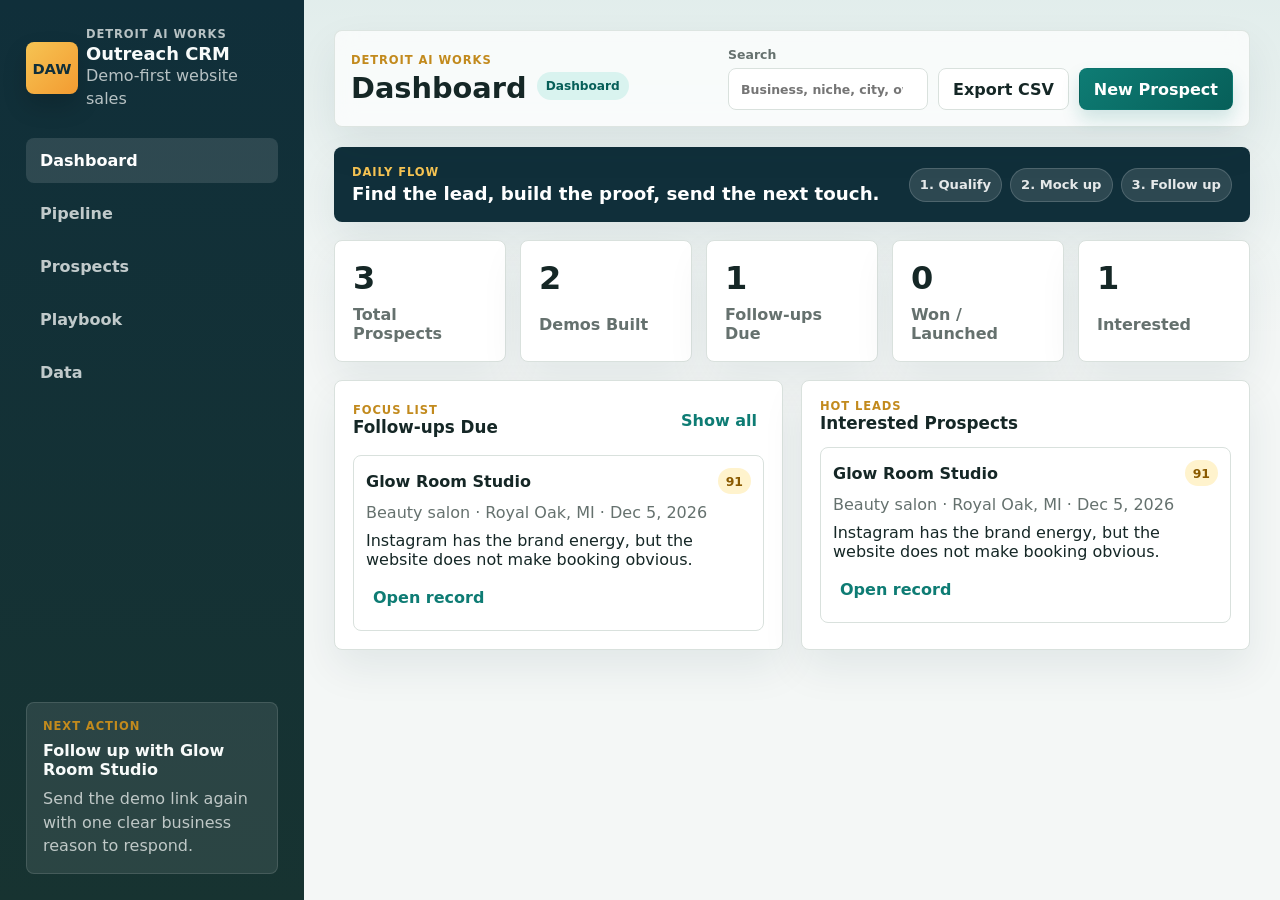
==== index.html @ 7affd9aa "Clarify active CRM view" ====
<!doctype html>
<html lang="en">
  <head>
    <meta charset="UTF-8" />
    <meta name="viewport" content="width=device-width, initial-scale=1.0" />
    <title>Detroit AI Works CRM</title>
    <link rel="stylesheet" href="./styles.css" />
  </head>
  <body>
    <div class="app-shell">
      <aside class="sidebar" aria-label="CRM navigation">
        <div class="brand-block">
          <div class="brand-mark">DAW</div>
          <div>
            <p class="brand-kicker">Detroit AI Works</p>
            <h1>Outreach CRM</h1>
            <p>Demo-first website sales</p>
          </div>
        </div>

        <nav class="nav-tabs" aria-label="Views">
          <button class="nav-tab active" data-view="dashboard" type="button">Dashboard</button>
          <button class="nav-tab" data-view="pipeline" type="button">Pipeline</button>
          <button class="nav-tab" data-view="prospects" type="button">Prospects</button>
          <button class="nav-tab" data-view="playbook" type="button">Playbook</button>
          <button class="nav-tab" data-view="settings" type="button">Data</button>
        </nav>

        <div class="sidebar-panel">
          <span class="eyebrow">Next Action</span>
          <strong id="nextActionTitle">Add your first prospect</strong>
          <p id="nextActionCopy">Start with one niche and one city so your outreach stays focused.</p>
        </div>
      </aside>

      <main class="workspace">
        <header class="topbar">
          <div>
            <p class="eyebrow">Detroit AI Works</p>
            <div class="title-row">
              <h2 id="viewTitle">Dashboard</h2>
              <span class="view-pill" id="viewPill">Dashboard</span>
            </div>
          </div>

          <div class="topbar-actions">
            <label class="search-control">
              <span>Search</span>
              <input id="searchInput" type="search" placeholder="Business, niche, city, owner..." />
            </label>
            <button class="secondary-button" id="exportButton" type="button">Export CSV</button>
            <button class="primary-button" id="addProspectButton" type="button">New Prospect</button>
          </div>
        </header>

        <section class="view active" id="dashboardView" aria-labelledby="dashboard-title">
          <section class="hero-band" aria-label="Operating rhythm">
            <div>
              <p class="eyebrow">Daily Flow</p>
              <h3>Find the lead, build the proof, send the next touch.</h3>
            </div>
            <div class="flow-steps" aria-label="Daily workflow steps">
              <span>1. Qualify</span>
              <span>2. Mock up</span>
              <span>3. Follow up</span>
            </div>
          </section>

          <div class="metric-grid" id="metricGrid"></div>

          <div class="two-column">
            <section class="panel">
              <div class="panel-heading">
                <div>
                  <p class="eyebrow">Focus List</p>
                  <h3 id="dashboard-title">Follow-ups Due</h3>
                </div>
                <button class="text-button" id="showDueButton" type="button">Show all</button>
              </div>
              <div class="stack-list" id="dueList"></div>
            </section>

            <section class="panel">
              <div class="panel-heading">
                <div>
                  <p class="eyebrow">Hot Leads</p>
                  <h3>Interested Prospects</h3>
                </div>
              </div>
              <div class="stack-list" id="hotList"></div>
            </section>
          </div>
        </section>

        <section class="view" id="pipelineView" aria-label="Pipeline board">
          <div class="pipeline-board" id="pipelineBoard"></div>
        </section>

        <section class="view" id="prospectsView" aria-label="Prospect table">
          <div class="table-tools">
            <div class="filter-group" id="stageFilters"></div>
            <select id="sortSelect" aria-label="Sort prospects">
              <option value="updatedDesc">Recently updated</option>
              <option value="followUpAsc">Follow-up date</option>
              <option value="scoreDesc">Highest score</option>
              <option value="businessAsc">Business name</option>
            </select>
          </div>

          <div class="table-wrap">
            <table>
              <thead>
                <tr>
                  <th>Business</th>
                  <th>Stage</th>
                  <th>Score</th>
                  <th>Website Issue</th>
                  <th>Follow-up</th>
                  <th>Demo</th>
                  <th></th>
                </tr>
              </thead>
              <tbody id="prospectRows"></tbody>
            </table>
          </div>
        </section>

        <section class="view" id="playbookView" aria-label="Outreach playbook">
          <div class="playbook-layout">
            <section class="panel">
              <div class="panel-heading">
                <div>
                  <p class="eyebrow">Day One Sales Kit</p>
                  <h3>Scripts</h3>
                </div>
              </div>
              <div class="playbook-list" id="scriptList"></div>
            </section>

            <section class="panel">
              <div class="panel-heading">
                <div>
                  <p class="eyebrow">Objection Handling</p>
                  <h3>Rebuttals</h3>
                </div>
              </div>
              <div class="playbook-list" id="rebuttalList"></div>
            </section>

            <section class="panel">
              <div class="panel-heading">
                <div>
                  <p class="eyebrow">Discovery</p>
                  <h3>Call Prompts</h3>
                </div>
              </div>
              <div class="prompt-grid" id="promptList"></div>
            </section>

            <section class="panel">
              <div class="panel-heading">
                <div>
                  <p class="eyebrow">Simple Offers</p>
                  <h3>Packages</h3>
                </div>
              </div>
              <div class="package-grid" id="packageList"></div>
            </section>
          </div>
        </section>

        <section class="view" id="settingsView" aria-label="Data tools">
          <div class="settings-grid">
            <section class="panel">
              <div class="panel-heading">
                <div>
                  <p class="eyebrow">Backup</p>
                  <h3>Export CRM Data</h3>
                </div>
              </div>
              <p class="muted">Download a spreadsheet-ready CSV or a JSON backup of every prospect in this browser.</p>
              <div class="button-row">
                <button class="primary-button" id="downloadCsvButton" type="button">Download CSV</button>
                <button class="secondary-button" id="downloadJsonButton" type="button">Download JSON</button>
              </div>
            </section>

            <section class="panel">
              <div class="panel-heading">
                <div>
                  <p class="eyebrow">Restore</p>
                  <h3>Import CRM Data</h3>
                </div>
              </div>
              <p class="muted">Import a CSV from Google Sheets or a JSON export. Existing records are replaced.</p>
              <label class="file-picker">
                <input id="importInput" type="file" accept=".csv,application/json,text/csv" />
                Choose CSV or JSON
              </label>
            </section>

            <section class="panel danger-panel">
              <div class="panel-heading">
                <div>
                  <p class="eyebrow">Reset</p>
                  <h3>Clear Local Data</h3>
                </div>
              </div>
              <p class="muted">This removes prospects stored in this browser and reloads the starter examples.</p>
              <button class="danger-button" id="resetButton" type="button">Reset CRM</button>
            </section>
          </div>
        </section>
      </main>
    </div>

    <dialog id="prospectDialog">
      <form id="prospectForm" method="dialog">
        <div class="dialog-heading">
          <div>
            <p class="eyebrow">Prospect Record</p>
            <h3 id="dialogTitle">New Prospect</h3>
          </div>
          <button class="icon-button" id="closeDialogButton" type="button" aria-label="Close">×</button>
        </div>

        <input id="recordId" type="hidden" />

        <div class="form-grid">
          <label>
            Business Name
            <input id="businessName" name="businessName" required />
          </label>
          <label>
            Niche
            <input id="niche" name="niche" placeholder="Landscaping, salon, dentist..." />
          </label>
          <label>
            City / Market
            <input id="city" name="city" />
          </label>
          <label>
            Contact Name
            <input id="contactName" name="contactName" />
          </label>
          <label>
            Email
            <input id="email" name="email" type="email" />
          </label>
          <label>
            Phone
            <input id="phone" name="phone" />
          </label>
          <label>
            Current Website
            <input id="website" name="website" type="url" placeholder="https://..." />
          </label>
          <label>
            Demo URL
            <input id="demoUrl" name="demoUrl" type="url" placeholder="https://..." />
          </label>
          <label>
            Stage
            <select id="stage" name="stage"></select>
          </label>
          <label>
            Follow-up Date
            <input id="followUp" name="followUp" type="date" />
          </label>
          <label>
            Fit Score
            <input id="score" name="score" type="number" min="0" max="100" value="50" />
          </label>
          <label>
            Package / Quote
            <input id="quote" name="quote" placeholder="$1,500 Local Business Site" />
          </label>
        </div>

        <label>
          Website Issue
          <textarea id="issue" name="issue" rows="3" placeholder="Hard to use on mobile, no clear contact button, outdated photos..."></textarea>
        </label>

        <label>
          Notes
          <textarea id="notes" name="notes" rows="4" placeholder="Conversation notes, objections, owner preferences, next step..."></textarea>
        </label>

        <div class="dialog-actions">
          <button class="danger-button hidden" id="deleteButton" type="button">Delete</button>
          <div class="spacer"></div>
          <button class="secondary-button" id="cancelButton" type="button">Cancel</button>
          <button class="primary-button" type="submit">Save Prospect</button>
        </div>
      </form>
    </dialog>

    <script src="./app.js"></script>
  </body>
</html>
---- styles.css ----
:root {
  color-scheme: light;
  --bg: #f4f7f6;
  --surface: #ffffff;
  --surface-strong: #eef3f1;
  --ink: #152726;
  --muted: #65716e;
  --line: #d9e1dd;
  --accent: #0e7c74;
  --accent-dark: #075f59;
  --accent-soft: #d9f3ef;
  --gold: #c28a1d;
  --navy: #102f3a;
  --red: #b42318;
  --red-soft: #fee4e2;
  --blue: #2563eb;
  --shadow: 0 18px 42px rgba(16, 47, 58, 0.08);
}

* {
  box-sizing: border-box;
}

body {
  margin: 0;
  min-height: 100vh;
  background:
    linear-gradient(180deg, rgba(14, 124, 116, 0.08), transparent 340px),
    var(--bg);
  color: var(--ink);
  font-family: Inter, ui-sans-serif, system-ui, -apple-system, BlinkMacSystemFont, "Segoe UI", sans-serif;
  letter-spacing: 0;
}

button,
input,
select,
textarea {
  font: inherit;
}

button {
  cursor: pointer;
}

.app-shell {
  display: grid;
  grid-template-columns: 304px minmax(0, 1fr);
  min-height: 100vh;
}

.sidebar {
  background: linear-gradient(180deg, #102f3a 0%, #173331 100%);
  color: #f8fbfa;
  padding: 26px;
  display: flex;
  flex-direction: column;
  gap: 28px;
  position: sticky;
  top: 0;
  height: 100vh;
}

.brand-block {
  display: grid;
  grid-template-columns: 48px 1fr;
  gap: 12px;
  align-items: center;
}

.brand-mark {
  width: 52px;
  height: 52px;
  border-radius: 8px;
  background: linear-gradient(135deg, #f6c453, #f39b31);
  color: #102f3a;
  display: grid;
  place-items: center;
  font-weight: 800;
  font-size: 0.92rem;
  box-shadow: 0 12px 24px rgba(0, 0, 0, 0.16);
}

h1,
h2,
h3,
p {
  margin: 0;
}

h1 {
  font-size: 1.12rem;
}

h2 {
  font-size: 1.8rem;
  margin-top: 4px;
}

h3 {
  font-size: 1.05rem;
}

.brand-block p,
.sidebar-panel p {
  color: rgba(248, 251, 250, 0.72);
  line-height: 1.45;
}

.brand-kicker {
  color: #f6c453;
  font-size: 0.72rem;
  font-weight: 900;
  letter-spacing: 0.08em;
  text-transform: uppercase;
}

.nav-tabs {
  display: grid;
  gap: 8px;
}

.nav-tab {
  border: 0;
  border-radius: 8px;
  color: rgba(248, 251, 250, 0.76);
  background: transparent;
  text-align: left;
  padding: 13px 14px;
  font-weight: 800;
}

.nav-tab.active,
.nav-tab:hover {
  background: rgba(255, 255, 255, 0.12);
  color: #ffffff;
}

.sidebar-panel {
  margin-top: auto;
  background: rgba(255, 255, 255, 0.09);
  border: 1px solid rgba(255, 255, 255, 0.12);
  border-radius: 8px;
  padding: 16px;
  display: grid;
  gap: 8px;
}

.workspace {
  min-width: 0;
  padding: 30px;
}

.topbar {
  display: flex;
  justify-content: space-between;
  gap: 24px;
  align-items: center;
  margin-bottom: 20px;
  background: rgba(255, 255, 255, 0.72);
  border: 1px solid rgba(217, 225, 221, 0.86);
  border-radius: 8px;
  padding: 16px;
  box-shadow: var(--shadow);
  backdrop-filter: blur(10px);
}

.topbar-actions {
  display: flex;
  align-items: end;
  gap: 10px;
}

.title-row {
  display: flex;
  align-items: center;
  gap: 10px;
  flex-wrap: wrap;
}

.view-pill {
  display: inline-flex;
  align-items: center;
  min-height: 28px;
  padding: 5px 9px;
  border-radius: 999px;
  background: var(--accent-soft);
  color: var(--accent-dark);
  font-size: 0.76rem;
  font-weight: 900;
}

.eyebrow {
  color: var(--gold);
  font-size: 0.72rem;
  font-weight: 800;
  letter-spacing: 0.08em;
  text-transform: uppercase;
}

.search-control {
  display: grid;
  gap: 6px;
  color: var(--muted);
  font-size: 0.78rem;
  font-weight: 700;
}

input,
select,
textarea {
  width: 100%;
  border: 1px solid var(--line);
  border-radius: 8px;
  background: #fff;
  color: var(--ink);
  padding: 10px 12px;
  min-height: 42px;
  transition: border-color 140ms ease, box-shadow 140ms ease, background 140ms ease;
}

textarea {
  resize: vertical;
}

input:focus,
select:focus,
textarea:focus {
  outline: 3px solid var(--accent-soft);
  border-color: var(--accent);
}

.primary-button,
.secondary-button,
.danger-button,
.text-button,
.file-picker {
  border-radius: 8px;
  min-height: 42px;
  padding: 10px 14px;
  font-weight: 800;
  border: 1px solid transparent;
}

.primary-button {
  background: linear-gradient(135deg, var(--accent), var(--accent-dark));
  color: white;
  box-shadow: 0 10px 18px rgba(14, 124, 116, 0.18);
}

.primary-button:hover {
  background: var(--accent-dark);
}

.secondary-button,
.file-picker {
  background: var(--surface);
  border-color: var(--line);
  color: var(--ink);
}

.secondary-button:hover,
.file-picker:hover {
  border-color: var(--accent);
}

.danger-button {
  background: var(--red-soft);
  color: var(--red);
  border-color: #fecdca;
}

.text-button {
  background: transparent;
  color: var(--accent);
  padding-inline: 6px;
}

.view {
  display: none;
}

.view.active {
  display: block;
}

.metric-grid {
  display: grid;
  grid-template-columns: repeat(5, minmax(0, 1fr));
  gap: 14px;
  margin-bottom: 18px;
}

.hero-band {
  display: flex;
  align-items: center;
  justify-content: space-between;
  gap: 18px;
  margin-bottom: 18px;
  padding: 18px;
  background: #102f3a;
  color: #ffffff;
  border-radius: 8px;
  box-shadow: var(--shadow);
}

.hero-band .eyebrow {
  color: #f6c453;
}

.hero-band h3 {
  margin-top: 4px;
  font-size: 1.14rem;
}

.flow-steps {
  display: flex;
  flex-wrap: wrap;
  gap: 8px;
  justify-content: flex-end;
}

.flow-steps span {
  display: inline-flex;
  align-items: center;
  min-height: 34px;
  padding: 7px 10px;
  border-radius: 999px;
  background: rgba(255, 255, 255, 0.12);
  border: 1px solid rgba(255, 255, 255, 0.16);
  color: rgba(255, 255, 255, 0.88);
  font-size: 0.82rem;
  font-weight: 900;
}

.metric-card,
.panel {
  background: var(--surface);
  border: 1px solid var(--line);
  border-radius: 8px;
  box-shadow: var(--shadow);
}

.metric-card {
  padding: 18px;
  display: grid;
  gap: 8px;
  min-height: 118px;
}

.metric-card,
.list-item,
.pipeline-card,
.playbook-card,
.prompt-card,
.package-card {
  transition: transform 140ms ease, border-color 140ms ease, box-shadow 140ms ease;
}

.metric-card:hover,
.list-item:hover,
.pipeline-card:hover,
.playbook-card:hover,
.prompt-card:hover,
.package-card:hover {
  border-color: rgba(14, 124, 116, 0.28);
  transform: translateY(-1px);
  box-shadow: 0 18px 34px rgba(16, 47, 58, 0.11);
}

.metric-card strong {
  font-size: 2rem;
}

.metric-card span {
  color: var(--muted);
  font-weight: 700;
}

.two-column,
.settings-grid,
.playbook-layout {
  display: grid;
  grid-template-columns: repeat(2, minmax(0, 1fr));
  gap: 18px;
}

.settings-grid {
  grid-template-columns: repeat(3, minmax(0, 1fr));
}

.playbook-layout {
  align-items: start;
}

.panel {
  padding: 18px;
}

.panel-heading {
  display: flex;
  align-items: center;
  justify-content: space-between;
  gap: 16px;
  margin-bottom: 14px;
}

.stack-list {
  display: grid;
  gap: 10px;
}

.list-item,
.pipeline-card,
.playbook-card,
.prompt-card,
.package-card {
  border: 1px solid var(--line);
  border-radius: 8px;
  padding: 12px;
  background: #fff;
}

.list-item {
  display: grid;
  gap: 7px;
}

.item-meta,
.muted {
  color: var(--muted);
  line-height: 1.45;
}

.item-row {
  display: flex;
  align-items: center;
  justify-content: space-between;
  gap: 12px;
}

.badge {
  display: inline-flex;
  align-items: center;
  min-height: 26px;
  padding: 4px 8px;
  border-radius: 999px;
  background: var(--surface-strong);
  color: var(--muted);
  font-size: 0.78rem;
  font-weight: 800;
  white-space: nowrap;
}

.badge.good {
  background: var(--accent-soft);
  color: var(--accent-dark);
}

.badge.hot {
  background: #fff3cd;
  color: #8a5a00;
}

.pipeline-board {
  display: grid;
  grid-template-columns: repeat(5, minmax(220px, 1fr));
  gap: 12px;
  overflow-x: auto;
  padding-bottom: 8px;
}

.pipeline-column {
  min-height: 520px;
  background: rgba(255, 255, 255, 0.56);
  border: 1px solid var(--line);
  border-radius: 8px;
  padding: 12px;
}

.column-heading {
  display: flex;
  justify-content: space-between;
  align-items: center;
  margin-bottom: 12px;
}

.pipeline-cards {
  display: grid;
  gap: 10px;
}

.pipeline-card {
  display: grid;
  gap: 8px;
}

.pipeline-card button,
.list-item button {
  justify-self: start;
}

.playbook-list,
.prompt-grid,
.package-grid {
  display: grid;
  gap: 12px;
}

.playbook-card {
  display: grid;
  gap: 12px;
}

.playbook-card pre {
  margin: 0;
  white-space: pre-wrap;
  color: var(--ink);
  line-height: 1.5;
  font-family: inherit;
  font-size: 0.92rem;
}

.copy-button {
  min-height: 36px;
  padding-block: 7px;
}

.copy-button:disabled {
  cursor: default;
  opacity: 0.75;
}

.prompt-card,
.package-card {
  line-height: 1.45;
}

.package-card {
  display: grid;
  gap: 10px;
}

.table-tools {
  display: flex;
  justify-content: space-between;
  align-items: center;
  gap: 14px;
  margin-bottom: 14px;
}

.filter-group {
  display: flex;
  gap: 8px;
  flex-wrap: wrap;
}

.filter-chip {
  border: 1px solid var(--line);
  background: var(--surface);
  color: var(--muted);
  min-height: 36px;
  padding: 7px 10px;
  border-radius: 999px;
  font-weight: 800;
}

.filter-chip.active {
  border-color: var(--accent);
  background: var(--accent-soft);
  color: var(--accent-dark);
}

.table-wrap {
  overflow-x: auto;
  background: var(--surface);
  border: 1px solid var(--line);
  border-radius: 8px;
  box-shadow: var(--shadow);
}

table {
  width: 100%;
  min-width: 980px;
  border-collapse: collapse;
}

th,
td {
  text-align: left;
  padding: 14px;
  border-bottom: 1px solid var(--line);
  vertical-align: top;
}

th {
  color: var(--muted);
  font-size: 0.78rem;
  text-transform: uppercase;
  letter-spacing: 0.06em;
}

td a {
  color: var(--blue);
  font-weight: 800;
  text-decoration: none;
}

tr:last-child td {
  border-bottom: 0;
}

tbody tr:hover {
  background: #f9fbfa;
}

dialog {
  width: min(840px, calc(100vw - 28px));
  border: 1px solid var(--line);
  border-radius: 8px;
  padding: 0;
  box-shadow: 0 28px 80px rgba(29, 43, 42, 0.24);
}

dialog::backdrop {
  background: rgba(23, 51, 49, 0.45);
}

form {
  padding: 22px;
  display: grid;
  gap: 16px;
}

.dialog-heading,
.dialog-actions {
  display: flex;
  align-items: center;
  gap: 12px;
}

.dialog-heading {
  justify-content: space-between;
}

.icon-button {
  width: 38px;
  height: 38px;
  border: 1px solid var(--line);
  border-radius: 8px;
  background: #fff;
  color: var(--ink);
  font-size: 1.4rem;
  line-height: 1;
}

.form-grid {
  display: grid;
  grid-template-columns: repeat(2, minmax(0, 1fr));
  gap: 14px;
}

label {
  display: grid;
  gap: 6px;
  color: var(--muted);
  font-size: 0.82rem;
  font-weight: 800;
}

.spacer {
  flex: 1;
}

.hidden {
  display: none;
}

.file-picker {
  display: inline-grid;
  place-items: center;
  width: max-content;
}

.button-row {
  display: flex;
  flex-wrap: wrap;
  gap: 10px;
  margin-top: 14px;
}

.file-picker input {
  display: none;
}

.empty-state {
  border: 1px dashed var(--line);
  border-radius: 8px;
  padding: 22px;
  color: var(--muted);
  text-align: center;
}

@media (max-width: 1080px) {
  .app-shell {
    grid-template-columns: 1fr;
  }

  .sidebar {
    min-height: auto;
    height: auto;
    position: static;
  }

  .nav-tabs {
    grid-template-columns: repeat(5, minmax(0, 1fr));
  }

  .sidebar-panel {
    margin-top: 0;
  }

  .topbar,
  .topbar-actions {
    align-items: stretch;
    flex-direction: column;
  }

  .metric-grid,
  .two-column,
  .settings-grid,
  .playbook-layout {
    grid-template-columns: 1fr;
  }

  .hero-band {
    align-items: flex-start;
    flex-direction: column;
  }

  .flow-steps {
    justify-content: flex-start;
  }
}

@media (max-width: 680px) {
  .workspace,
  .sidebar {
    padding: 18px;
  }

  .nav-tabs,
  .form-grid {
    grid-template-columns: 1fr;
  }

  .pipeline-board {
    grid-template-columns: repeat(5, 82vw);
  }

  .table-tools {
    align-items: stretch;
    flex-direction: column;
  }
}
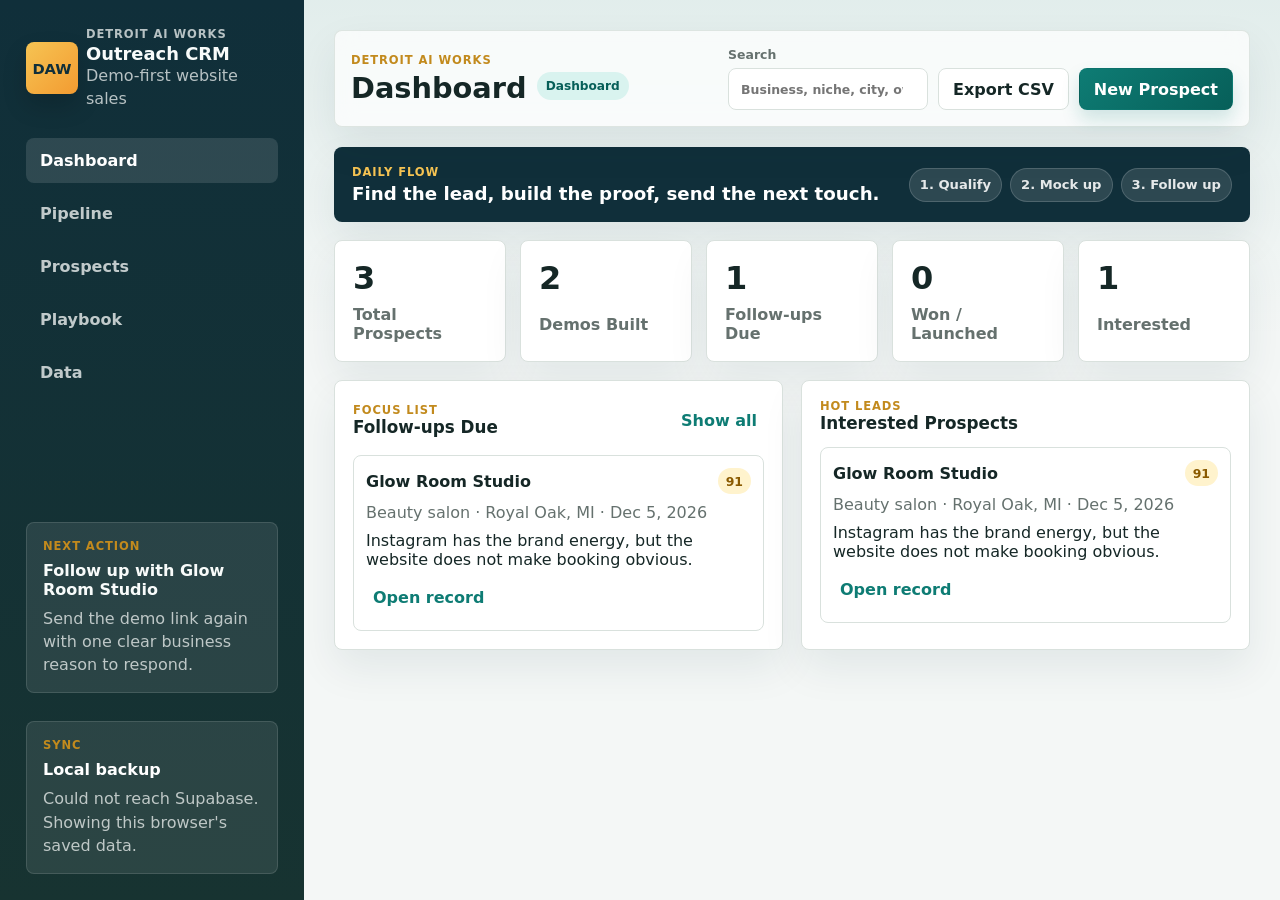
==== commit c1a108e2: "Connect CRM to Supabase" ====
--- a/index.html
+++ b/index.html
@@ -31,6 +31,12 @@
           <strong id="nextActionTitle">Add your first prospect</strong>
           <p id="nextActionCopy">Start with one niche and one city so your outreach stays focused.</p>
         </div>
+
+        <div class="sync-panel">
+          <span class="eyebrow">Sync</span>
+          <strong id="syncStatus">Connecting</strong>
+          <p id="syncCopy">Checking shared Supabase database...</p>
+        </div>
       </aside>
 
       <main class="workspace">
@@ -192,7 +198,7 @@
                   <h3>Import CRM Data</h3>
                 </div>
               </div>
-              <p class="muted">Import a CSV from Google Sheets or a JSON export. Existing records are replaced.</p>
+              <p class="muted">Import a CSV from Google Sheets or a JSON export. Records are added to the shared database.</p>
               <label class="file-picker">
                 <input id="importInput" type="file" accept=".csv,application/json,text/csv" />
                 Choose CSV or JSON
--- a/styles.css
+++ b/styles.css
@@ -102,7 +102,8 @@
 }
 
 .brand-block p,
-.sidebar-panel p {
+.sidebar-panel p,
+.sync-panel p {
   color: rgba(248, 251, 250, 0.72);
   line-height: 1.45;
 }
@@ -136,7 +137,8 @@
   color: #ffffff;
 }
 
-.sidebar-panel {
+.sidebar-panel,
+.sync-panel {
   margin-top: auto;
   background: rgba(255, 255, 255, 0.09);
   border: 1px solid rgba(255, 255, 255, 0.12);
@@ -144,6 +146,14 @@
   padding: 16px;
   display: grid;
   gap: 8px;
+}
+
+.sync-panel {
+  margin-top: 0;
+}
+
+.sync-panel strong {
+  color: #ffffff;
 }
 
 .workspace {
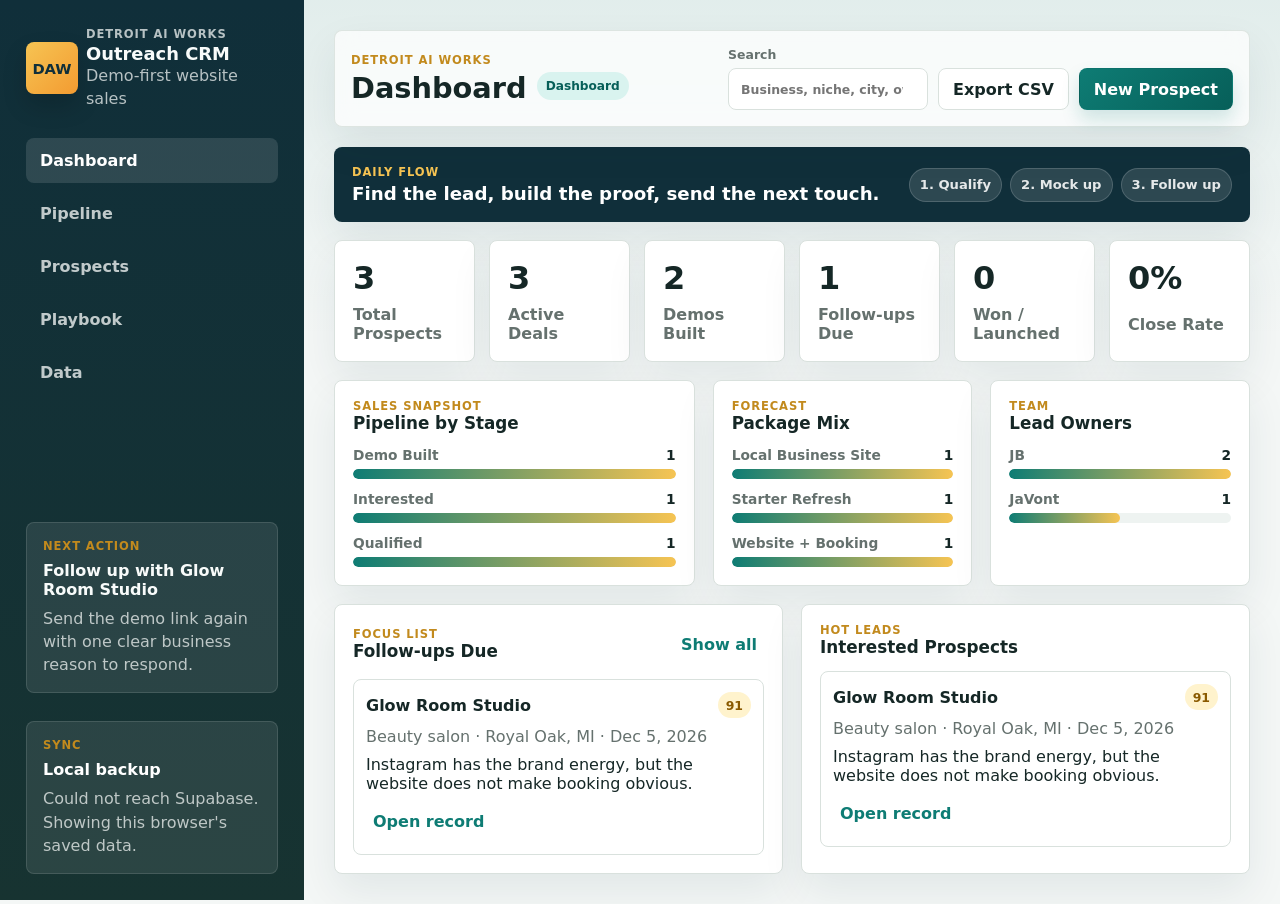
==== commit e4a50174: "Add sales dashboard and stage rollback" ====
--- a/index.html
+++ b/index.html
@@ -74,6 +74,38 @@
 
           <div class="metric-grid" id="metricGrid"></div>
 
+          <section class="sales-dashboard" aria-label="Sales snapshot">
+            <section class="panel">
+              <div class="panel-heading">
+                <div>
+                  <p class="eyebrow">Sales Snapshot</p>
+                  <h3>Pipeline by Stage</h3>
+                </div>
+              </div>
+              <div class="chart-list" id="stageChart"></div>
+            </section>
+
+            <section class="panel">
+              <div class="panel-heading">
+                <div>
+                  <p class="eyebrow">Forecast</p>
+                  <h3>Package Mix</h3>
+                </div>
+              </div>
+              <div class="chart-list" id="packageChart"></div>
+            </section>
+
+            <section class="panel">
+              <div class="panel-heading">
+                <div>
+                  <p class="eyebrow">Team</p>
+                  <h3>Lead Owners</h3>
+                </div>
+              </div>
+              <div class="chart-list" id="ownerChart"></div>
+            </section>
+          </section>
+
           <div class="two-column">
             <section class="panel">
               <div class="panel-heading">
@@ -172,6 +204,16 @@
               </div>
               <div class="package-grid" id="packageList"></div>
             </section>
+
+            <section class="panel full-span">
+              <div class="panel-heading">
+                <div>
+                  <p class="eyebrow">Sales Process</p>
+                  <h3>Stage Guide</h3>
+                </div>
+              </div>
+              <div class="stage-guide" id="stageGuide"></div>
+            </section>
           </div>
         </section>
 
@@ -281,6 +323,18 @@
             Package / Quote
             <input id="quote" name="quote" placeholder="$1,500 Local Business Site" />
           </label>
+          <label>
+            Assigned To
+            <input id="assignedTo" name="assignedTo" placeholder="JB or JaVont" />
+          </label>
+          <label>
+            Next Step
+            <input id="nextStep" name="nextStep" placeholder="Send first email, build demo, follow up..." />
+          </label>
+          <label>
+            Last Contacted
+            <input id="lastContacted" name="lastContacted" type="date" />
+          </label>
         </div>
 
         <label>
--- a/styles.css
+++ b/styles.css
@@ -296,7 +296,7 @@
 
 .metric-grid {
   display: grid;
-  grid-template-columns: repeat(5, minmax(0, 1fr));
+  grid-template-columns: repeat(6, minmax(0, 1fr));
   gap: 14px;
   margin-bottom: 18px;
 }
@@ -387,6 +387,55 @@
   font-weight: 700;
 }
 
+.sales-dashboard {
+  display: grid;
+  grid-template-columns: 1.25fr 0.9fr 0.9fr;
+  gap: 18px;
+  margin-bottom: 18px;
+}
+
+.chart-list {
+  display: grid;
+  gap: 12px;
+}
+
+.chart-row {
+  display: grid;
+  gap: 6px;
+}
+
+.chart-label {
+  display: flex;
+  justify-content: space-between;
+  gap: 12px;
+  color: var(--muted);
+  font-size: 0.86rem;
+  font-weight: 800;
+}
+
+.chart-label strong {
+  color: var(--ink);
+}
+
+.bar-track {
+  width: 100%;
+  height: 10px;
+  border-radius: 999px;
+  background: var(--surface-strong);
+  overflow: hidden;
+}
+
+.bar-track span {
+  display: block;
+  height: 100%;
+  border-radius: inherit;
+  background: linear-gradient(90deg, var(--accent), #f6c453);
+}
+
+.compact-empty {
+  padding: 16px;
+}
+
 .two-column,
 .settings-grid,
 .playbook-layout {
@@ -401,6 +450,10 @@
 
 .playbook-layout {
   align-items: start;
+}
+
+.full-span {
+  grid-column: 1 / -1;
 }
 
 .panel {
@@ -551,6 +604,61 @@
   gap: 10px;
 }
 
+.stage-guide {
+  display: grid;
+  grid-template-columns: repeat(3, minmax(0, 1fr));
+  gap: 10px;
+}
+
+.stage-guide-card {
+  border: 1px solid var(--line);
+  border-radius: 8px;
+  background: #fff;
+  padding: 12px;
+  display: grid;
+  gap: 6px;
+}
+
+.stage-guide-card p {
+  color: var(--muted);
+  line-height: 1.45;
+}
+
+.card-actions,
+.row-actions {
+  display: flex;
+  flex-wrap: wrap;
+  gap: 8px;
+  align-items: center;
+}
+
+.row-actions {
+  justify-content: flex-end;
+}
+
+.mini-button {
+  border: 1px solid var(--line);
+  border-radius: 8px;
+  min-height: 34px;
+  padding: 7px 10px;
+  background: #fff;
+  color: var(--ink);
+  font-size: 0.82rem;
+  font-weight: 900;
+}
+
+.mini-button.primary-mini {
+  border-color: var(--accent);
+  background: var(--accent-soft);
+  color: var(--accent-dark);
+}
+
+.mini-button.danger-mini {
+  border-color: #fecdca;
+  background: var(--red-soft);
+  color: var(--red);
+}
+
 .table-tools {
   display: flex;
   justify-content: space-between;
@@ -738,8 +846,10 @@
 
   .metric-grid,
   .two-column,
+  .sales-dashboard,
   .settings-grid,
-  .playbook-layout {
+  .playbook-layout,
+  .stage-guide {
     grid-template-columns: 1fr;
   }
 
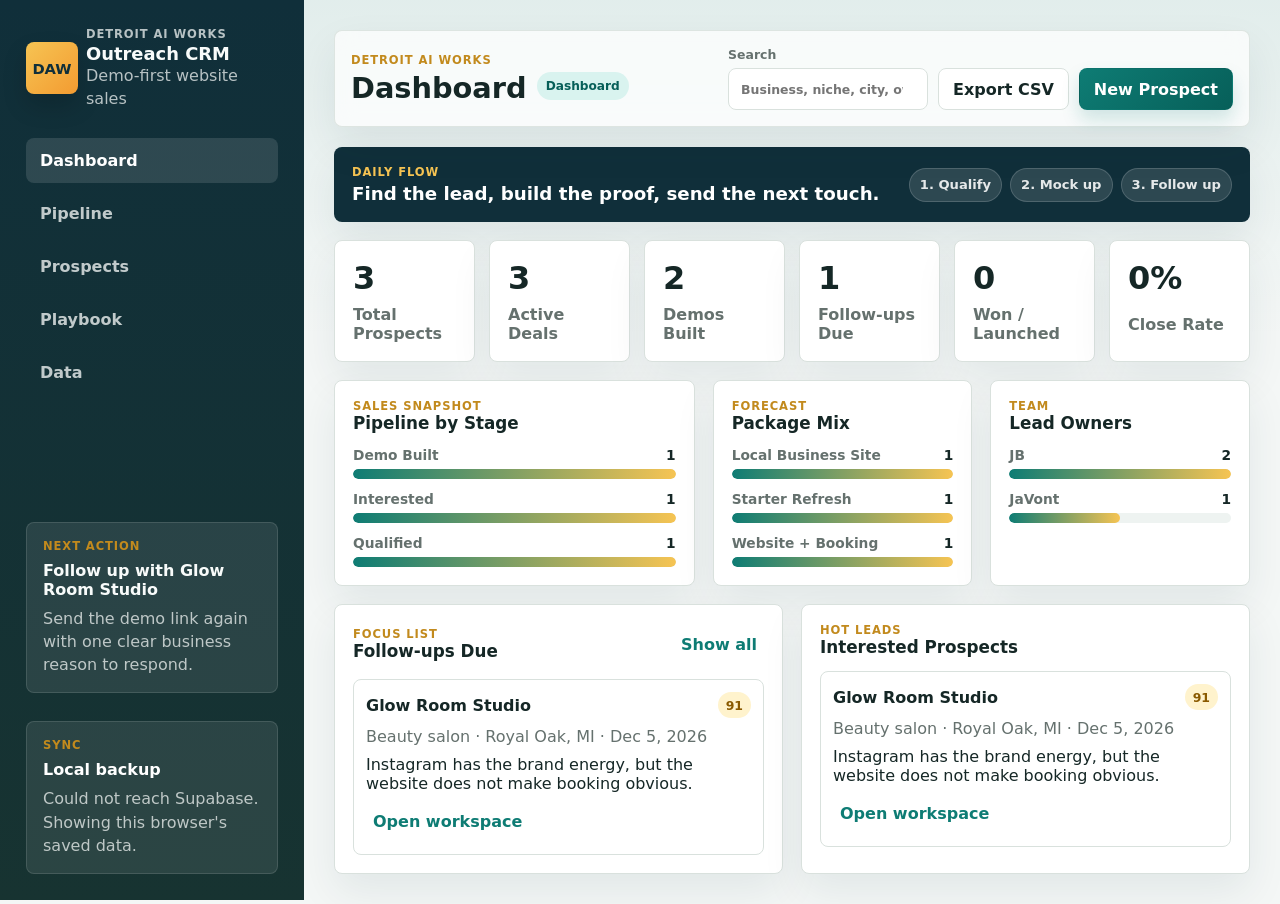
==== commit f467c911: "Add prospect account workspace" ====
--- a/index.html
+++ b/index.html
@@ -163,6 +163,10 @@
           </div>
         </section>
 
+        <section class="view" id="accountView" aria-label="Prospect account workspace">
+          <div class="account-shell" id="accountWorkspace"></div>
+        </section>
+
         <section class="view" id="playbookView" aria-label="Outreach playbook">
           <div class="playbook-layout">
             <section class="panel">
--- a/styles.css
+++ b/styles.css
@@ -624,6 +624,131 @@
   line-height: 1.45;
 }
 
+.account-shell {
+  display: grid;
+  gap: 18px;
+}
+
+.account-hero {
+  display: flex;
+  justify-content: space-between;
+  gap: 18px;
+  align-items: flex-start;
+  padding: 20px;
+  background: #102f3a;
+  color: #ffffff;
+  border-radius: 8px;
+  box-shadow: var(--shadow);
+}
+
+.account-hero h3 {
+  margin-top: 4px;
+  font-size: 1.55rem;
+}
+
+.account-hero p:not(.eyebrow) {
+  color: rgba(255, 255, 255, 0.76);
+  margin-top: 4px;
+}
+
+.account-hero .back-link {
+  color: #f6c453;
+  min-height: auto;
+  padding: 0 0 10px;
+}
+
+.account-hero-actions {
+  display: flex;
+  flex-wrap: wrap;
+  justify-content: flex-end;
+  gap: 8px;
+}
+
+.account-grid {
+  display: grid;
+  grid-template-columns: minmax(0, 1.45fr) minmax(280px, 0.55fr);
+  gap: 18px;
+  align-items: start;
+}
+
+.account-main {
+  min-height: 100%;
+}
+
+.account-side {
+  min-height: 100%;
+}
+
+.intel-grid {
+  display: grid;
+  grid-template-columns: repeat(2, minmax(0, 1fr));
+  gap: 12px;
+}
+
+.intel-card {
+  border: 1px solid var(--line);
+  border-radius: 8px;
+  background: #fff;
+  padding: 12px;
+  display: grid;
+  gap: 7px;
+}
+
+.intel-card span,
+.contact-line span {
+  color: var(--muted);
+  font-size: 0.78rem;
+  font-weight: 900;
+  text-transform: uppercase;
+  letter-spacing: 0.04em;
+}
+
+.intel-card p {
+  line-height: 1.5;
+}
+
+.contact-list {
+  display: grid;
+  gap: 10px;
+}
+
+.contact-line {
+  border-bottom: 1px solid var(--line);
+  display: grid;
+  gap: 4px;
+  padding-bottom: 10px;
+}
+
+.contact-line:last-child {
+  border-bottom: 0;
+  padding-bottom: 0;
+}
+
+.contact-line strong,
+.contact-line a {
+  color: var(--ink);
+  line-height: 1.4;
+  overflow-wrap: anywhere;
+}
+
+.contact-line a {
+  font-weight: 800;
+  text-decoration: none;
+}
+
+.workspace-copy {
+  margin: 0;
+  white-space: pre-wrap;
+  color: var(--ink);
+  line-height: 1.55;
+  font-family: inherit;
+  font-size: 0.94rem;
+  background: var(--surface-strong);
+  border: 1px solid var(--line);
+  border-radius: 8px;
+  padding: 14px;
+}
+
 .card-actions,
 .row-actions {
   display: flex;
@@ -847,12 +972,22 @@
   .metric-grid,
   .two-column,
   .sales-dashboard,
+  .account-grid,
+  .intel-grid,
   .settings-grid,
   .playbook-layout,
   .stage-guide {
     grid-template-columns: 1fr;
   }
 
+  .account-hero {
+    flex-direction: column;
+  }
+
+  .account-hero-actions {
+    justify-content: flex-start;
+  }
+
   .hero-band {
     align-items: flex-start;
     flex-direction: column;
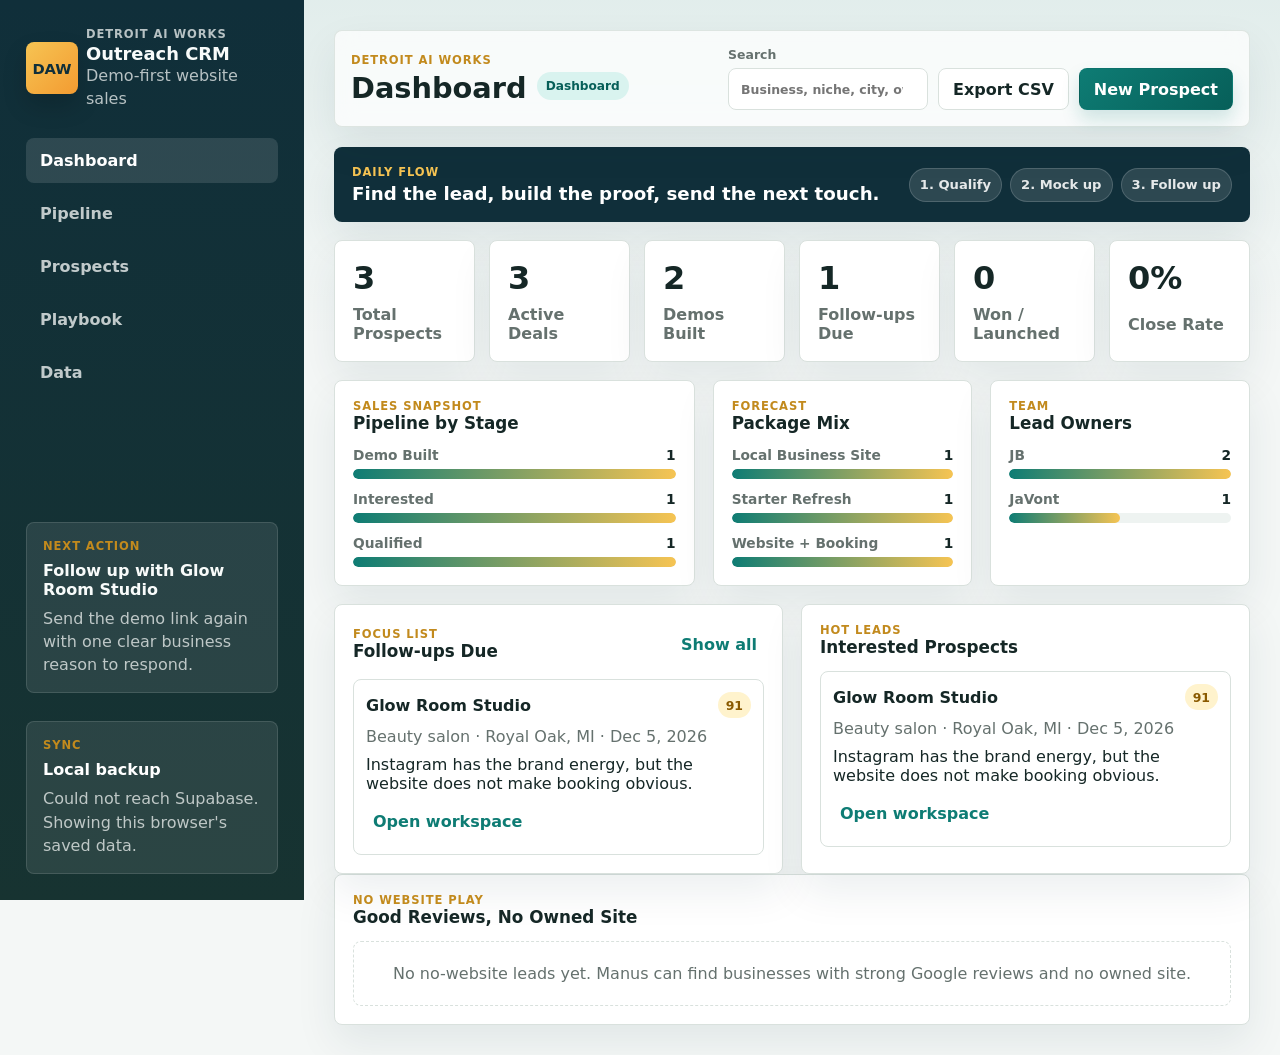
==== commit cf489a24: "Add 360 research workspace" ====
--- a/index.html
+++ b/index.html
@@ -128,6 +128,16 @@
               <div class="stack-list" id="hotList"></div>
             </section>
           </div>
+
+          <section class="panel">
+            <div class="panel-heading">
+              <div>
+                <p class="eyebrow">No Website Play</p>
+                <h3>Good Reviews, No Owned Site</h3>
+              </div>
+            </div>
+            <div class="stack-list" id="noWebsiteList"></div>
+          </section>
         </section>
 
         <section class="view" id="pipelineView" aria-label="Pipeline board">
--- a/styles.css
+++ b/styles.css
@@ -685,6 +685,12 @@
   gap: 12px;
 }
 
+.brief-grid {
+  display: grid;
+  grid-template-columns: repeat(2, minmax(0, 1fr));
+  gap: 12px;
+}
+
 .intel-card {
   border: 1px solid var(--line);
   border-radius: 8px;
@@ -695,6 +701,7 @@
 }
 
 .intel-card span,
+.brief-block span,
 .contact-line span {
   color: var(--muted);
   font-size: 0.78rem;
@@ -705,6 +712,20 @@
 
 .intel-card p {
   line-height: 1.5;
+}
+
+.brief-block {
+  border: 1px solid var(--line);
+  border-radius: 8px;
+  background: #fff;
+  padding: 12px;
+  display: grid;
+  gap: 7px;
+}
+
+.brief-block p {
+  line-height: 1.5;
+  white-space: pre-wrap;
 }
 
 .contact-list {
@@ -974,6 +995,7 @@
   .sales-dashboard,
   .account-grid,
   .intel-grid,
+  .brief-grid,
   .settings-grid,
   .playbook-layout,
   .stage-guide {
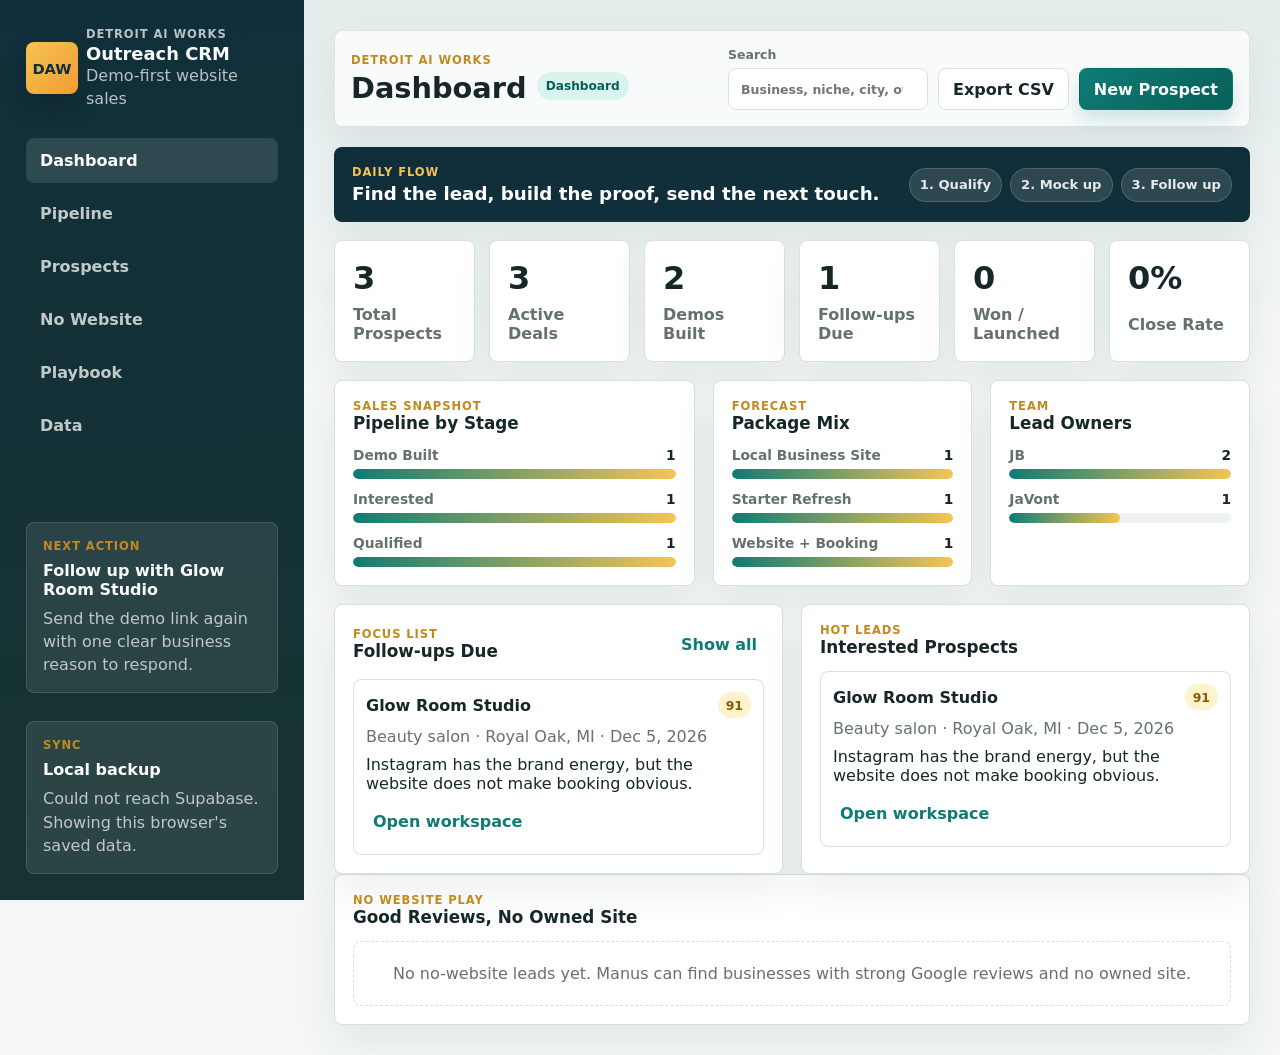
==== commit a96dcf4b: "Add no website leads tab" ====
--- a/index.html
+++ b/index.html
@@ -22,6 +22,7 @@
           <button class="nav-tab active" data-view="dashboard" type="button">Dashboard</button>
           <button class="nav-tab" data-view="pipeline" type="button">Pipeline</button>
           <button class="nav-tab" data-view="prospects" type="button">Prospects</button>
+          <button class="nav-tab" data-view="noWebsite" type="button">No Website</button>
           <button class="nav-tab" data-view="playbook" type="button">Playbook</button>
           <button class="nav-tab" data-view="settings" type="button">Data</button>
         </nav>
@@ -173,6 +174,59 @@
           </div>
         </section>
 
+        <section class="view" id="noWebsiteView" aria-label="No website leads">
+          <section class="hero-band no-website-hero" aria-label="No website sales play">
+            <div>
+              <p class="eyebrow">No Website Play</p>
+              <h3>Good reviews, no owned site, clear credibility gap.</h3>
+            </div>
+            <div class="flow-steps" aria-label="No website workflow steps">
+              <span>1. Confirm reviews</span>
+              <span>2. Build credibility page</span>
+              <span>3. Pitch owned trust</span>
+            </div>
+          </section>
+
+          <div class="no-website-layout">
+            <section class="panel">
+              <div class="panel-heading">
+                <div>
+                  <p class="eyebrow">Lead List</p>
+                  <h3>Businesses With No Owned Site</h3>
+                </div>
+              </div>
+              <div class="stack-list" id="noWebsiteBoard"></div>
+            </section>
+
+            <aside class="panel">
+              <div class="panel-heading">
+                <div>
+                  <p class="eyebrow">Talk Track</p>
+                  <h3>What Javon Says</h3>
+                </div>
+              </div>
+              <div class="talk-track-list">
+                <article>
+                  <strong>You already earned trust.</strong>
+                  <p>Your reviews show people are willing to hire you. The website just gives that trust a home you control.</p>
+                </article>
+                <article>
+                  <strong>Google/Facebook is rented space.</strong>
+                  <p>A simple owned site makes the business look more established when customers compare options.</p>
+                </article>
+                <article>
+                  <strong>This is not a giant website project.</strong>
+                  <p>The first offer is a fast credibility page: services, proof, photos, phone CTA, and quote request.</p>
+                </article>
+                <article>
+                  <strong>One job can justify it.</strong>
+                  <p>For many home services, one extra closed job can pay for a starter site or most of the project.</p>
+                </article>
+              </div>
+            </aside>
+          </div>
+        </section>
+
         <section class="view" id="accountView" aria-label="Prospect account workspace">
           <div class="account-shell" id="accountWorkspace"></div>
         </section>
@@ -265,11 +319,14 @@
               <div class="panel-heading">
                 <div>
                   <p class="eyebrow">Reset</p>
-                  <h3>Clear Local Data</h3>
-                </div>
-              </div>
-              <p class="muted">This removes prospects stored in this browser and reloads the starter examples.</p>
-              <button class="danger-button" id="resetButton" type="button">Reset CRM</button>
+                  <h3>Clear CRM Data</h3>
+                </div>
+              </div>
+              <p class="muted">Clear this browser or wipe the shared Supabase prospects before a fresh import.</p>
+              <div class="button-row">
+                <button class="secondary-button" id="resetButton" type="button">Reset Local</button>
+                <button class="danger-button" id="clearSharedButton" type="button">Clear Shared CRM</button>
+              </div>
             </section>
           </div>
         </section>
--- a/styles.css
+++ b/styles.css
@@ -438,7 +438,8 @@
 
 .two-column,
 .settings-grid,
-.playbook-layout {
+.playbook-layout,
+.no-website-layout {
   display: grid;
   grid-template-columns: repeat(2, minmax(0, 1fr));
   gap: 18px;
@@ -691,6 +692,13 @@
   gap: 12px;
 }
 
+.offer-stack,
+.upsell-list,
+.terms-list {
+  display: grid;
+  gap: 12px;
+}
+
 .intel-card {
   border: 1px solid var(--line);
   border-radius: 8px;
@@ -728,9 +736,97 @@
   white-space: pre-wrap;
 }
 
+.roi-grid {
+  display: grid;
+  grid-template-columns: repeat(3, minmax(0, 1fr));
+  gap: 10px;
+}
+
+.roi-metric,
+.upsell-item,
+.term-item {
+  border: 1px solid var(--line);
+  border-radius: 8px;
+  background: #fff;
+  padding: 12px;
+}
+
+.roi-metric {
+  display: grid;
+  gap: 6px;
+}
+
+.roi-metric span {
+  color: var(--muted);
+  font-size: 0.74rem;
+  font-weight: 900;
+  letter-spacing: 0.04em;
+  text-transform: uppercase;
+}
+
+.roi-metric strong {
+  color: var(--accent-dark);
+  font-size: 1.28rem;
+}
+
+.roi-note {
+  margin-top: 12px;
+}
+
+.upsell-item,
+.term-item {
+  display: grid;
+  gap: 5px;
+}
+
+.upsell-item p,
+.term-item p {
+  color: var(--muted);
+  line-height: 1.45;
+}
+
 .contact-list {
   display: grid;
   gap: 10px;
+}
+
+.no-website-layout {
+  grid-template-columns: minmax(0, 1.35fr) minmax(320px, 0.65fr);
+  align-items: start;
+}
+
+.no-website-card {
+  border: 1px solid var(--line);
+  border-radius: 8px;
+  background: #fff;
+  padding: 14px;
+  display: grid;
+  gap: 12px;
+}
+
+.no-website-card-grid {
+  display: grid;
+  grid-template-columns: repeat(2, minmax(0, 1fr));
+  gap: 10px;
+}
+
+.talk-track-list {
+  display: grid;
+  gap: 10px;
+}
+
+.talk-track-list article {
+  border: 1px solid var(--line);
+  border-radius: 8px;
+  background: #fff;
+  padding: 12px;
+  display: grid;
+  gap: 6px;
+}
+
+.talk-track-list p {
+  color: var(--muted);
+  line-height: 1.45;
 }
 
 .contact-line {
@@ -996,6 +1092,9 @@
   .account-grid,
   .intel-grid,
   .brief-grid,
+  .no-website-layout,
+  .no-website-card-grid,
+  .roi-grid,
   .settings-grid,
   .playbook-layout,
   .stage-guide {
